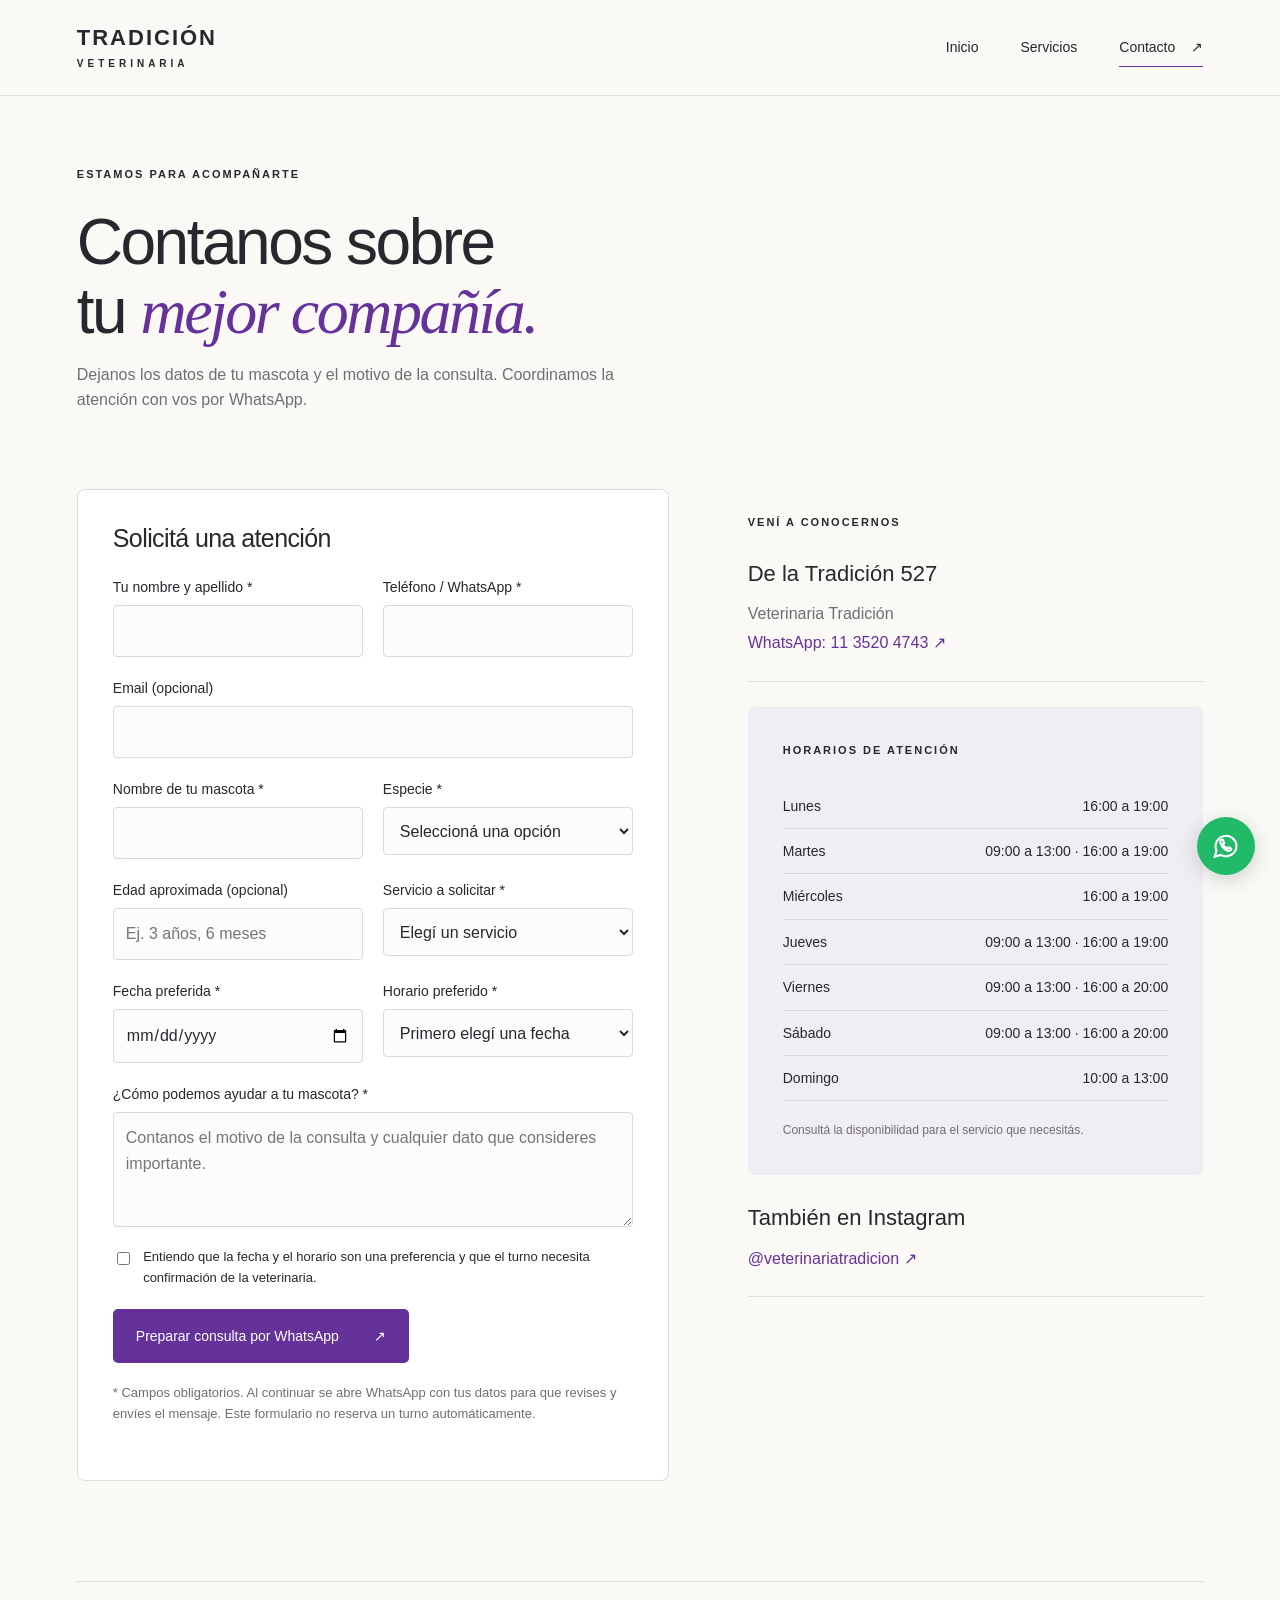
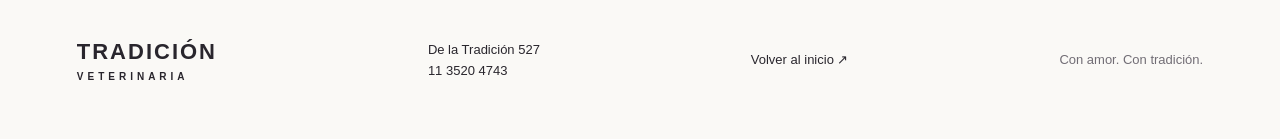
==== contacto.html @ 7f2bc607 "Add files via upload" ====
<!doctype html><html lang="es-AR"><head><meta charset="UTF-8"><meta name="viewport" content="width=device-width, initial-scale=1"><meta name="description" content="Contactá a Veterinaria Tradición. Consultá los horarios y coordiná una atención por WhatsApp."><title>Contacto · Veterinaria Tradición</title><link rel="icon" href="assets/logo.png"><link rel="stylesheet" href="styles.css"><script src="app.js" defer></script></head><body><header class="header"><a class="wordmark" href="index.html">TRADICIÓN<span>VETERINARIA</span></a><nav aria-label="Navegación principal"><a href="index.html">Inicio</a><a href="index.html#servicios">Servicios</a><a class="active" href="contacto.html">Contacto <span>↗</span></a></nav></header><main><section class="contact-intro"><span class="eyebrow">ESTAMOS PARA ACOMPAÑARTE</span><h1>Contanos sobre<br>tu <em>mejor compañía.</em></h1><p>Dejanos los datos de tu mascota y el motivo de la consulta. Coordinamos la atención con vos por WhatsApp.</p></section><div class="contact-layout"><form id="contact-form" class="contact-form"><h2>Solicitá una atención</h2><div class="fields"><div class="field"><label for="nombre">Tu nombre y apellido *</label><input id="nombre" name="nombre" autocomplete="name" required maxlength="100"></div><div class="field"><label for="telefono">Teléfono / WhatsApp *</label><input id="telefono" name="telefono" type="tel" autocomplete="tel" required minlength="8" maxlength="30"></div><div class="field full"><label for="email">Email (opcional)</label><input id="email" name="email" type="email" autocomplete="email" maxlength="150"></div><div class="field"><label for="mascota">Nombre de tu mascota *</label><input id="mascota" name="mascota" required maxlength="80"></div><div class="field"><label for="especie">Especie *</label><select id="especie" name="especie" required><option value="">Seleccioná una opción</option><option>Perro</option><option>Gato</option><option>Otra (consultar disponibilidad)</option></select></div><div class="field"><label for="edad">Edad aproximada (opcional)</label><input id="edad" name="edad" placeholder="Ej. 3 años, 6 meses" maxlength="40"></div><div class="field"><label for="servicio">Servicio a solicitar *</label><select id="servicio" name="servicio" required><option value="">Elegí un servicio</option></select></div><div class="field"><label for="fecha">Fecha preferida *</label><input type="date" id="fecha" name="fecha" required></div><div class="field"><label for="horario">Horario preferido *</label><select id="horario" name="horario" required><option value="">Primero elegí una fecha</option></select></div><div class="field full"><label for="mensaje">¿Cómo podemos ayudar a tu mascota? *</label><textarea id="mensaje" name="mensaje" required maxlength="1500" placeholder="Contanos el motivo de la consulta y cualquier dato que consideres importante."></textarea></div></div><label class="check"><input type="checkbox" required>Entiendo que la fecha y el horario son una preferencia y que el turno necesita confirmación de la veterinaria.</label><button type="submit" class="button">Preparar consulta por WhatsApp <span>↗</span></button><p class="form-note">* Campos obligatorios. Al continuar se abre WhatsApp con tus datos para que revises y envíes el mensaje. Este formulario no reserva un turno automáticamente.</p><p id="form-status" class="form-status" role="status"></p></form><aside class="contact-aside"><div class="address"><span class="eyebrow">VENÍ A CONOCERNOS</span><h3>De la Tradición 527</h3><p>Veterinaria Tradición</p><a href="https://wa.me/5491135204743" target="_blank" rel="noopener">WhatsApp: 11 3520 4743 ↗</a></div><div class="hours"><span class="eyebrow">HORARIOS DE ATENCIÓN</span><dl class="hours-list"></dl><small>Consultá la disponibilidad para el servicio que necesitás.</small></div><div class="address"><h3>También en Instagram</h3><a href="https://www.instagram.com/veterinariatradicion/" target="_blank" rel="noopener">@veterinariatradicion ↗</a></div></aside></div></main><footer><a class="wordmark" href="index.html">TRADICIÓN<span>VETERINARIA</span></a><p>De la Tradición 527<br><a href="tel:+541135204743">11 3520 4743</a></p><a href="index.html">Volver al inicio ↗</a><span>Con amor. Con tradición.</span></footer><a class="whatsapp" href="https://wa.me/5491135204743" target="_blank" rel="noopener" aria-label="Contactar por WhatsApp"></a></body></html>
---- styles.css ----
:root{--paper:#faf9f6;--ink:#29262d;--muted:#716d75;--purple:#65329a;--lavender:#ece5f4;--line:#dedbe0}*{box-sizing:border-box}html{scroll-behavior:smooth;scroll-padding-top:90px}body{margin:0;background:var(--paper);color:var(--ink);font-family:Arial,Helvetica,sans-serif;font-size:16px;line-height:1.6}a{color:inherit;text-decoration:none}button,input,select,textarea{font:inherit}a,button,input,select,textarea{-webkit-tap-highlight-color:transparent}:focus-visible{outline:3px solid #925fc8;outline-offset:5px}.header{height:96px;padding:0 6%;display:flex;align-items:center;justify-content:space-between;border-bottom:1px solid var(--line);background:var(--paper);position:relative;z-index:5}.wordmark{font-size:22px;letter-spacing:2px;font-weight:800;line-height:1.1}.wordmark span{display:block;font-size:10px;letter-spacing:4px;margin-top:7px}.header nav{display:flex;gap:42px;font-size:14px}.header nav a{padding:8px 0;position:relative}.header nav a:after{content:'';position:absolute;height:1px;background:var(--purple);bottom:0;left:0;width:0;transition:width .3s}.header nav a:hover:after,.header nav a.active:after{width:100%}.header nav span{margin-left:12px}.hero{position:relative;min-height:700px;height:calc(100svh - 96px);max-height:980px;background:#f4f0e9 url('assets/hero.png') center/cover no-repeat;overflow:hidden}.hero-top{position:absolute;top:35px;left:6%;font-size:11px;letter-spacing:2px}.brand{position:absolute;width:34%;max-width:450px;left:12%;top:47%;transform:translateY(-50%);text-align:center}.brand img{width:80%;max-height:350px;object-fit:contain}.brand p{color:var(--purple);font-size:19px;line-height:1.4;margin:22px 0 0}.hero-bottom{position:absolute;bottom:34px;left:6%;right:6%;display:flex;align-items:end;justify-content:space-between;font-size:14px}.hero-bottom strong{font-weight:500}.scroll-hint{font-size:10px;letter-spacing:2px}.intro-line{display:flex;justify-content:space-between;padding:25px 6%;background:var(--lavender);font-size:14px;color:#49395a}.section{padding:110px 6%}.section-heading{display:flex;justify-content:space-between;align-items:end;margin-bottom:55px;gap:50px}.eyebrow{display:block;font-size:11px;letter-spacing:2px;font-weight:600;margin-bottom:24px}h1,h2{font-size:clamp(38px,4.5vw,68px);font-weight:400;line-height:1.08;letter-spacing:-2.5px;margin:0}em{font-family:Georgia,serif;font-weight:400;color:var(--purple)}.section-heading p{max-width:355px;color:var(--muted);margin:0 0 5px}.service-grid{display:grid;grid-template-columns:repeat(3,1fr);gap:45px 26px}.service-card{display:block;border-bottom:1px solid var(--line);padding-bottom:25px}.service-photo{height:250px;overflow:hidden;background:#e8e5e3;border-radius:5px}.service-photo div{height:100%;background-image:url('assets/services.png');background-size:300% 200%;transition:transform .6s}.service-card:hover .service-photo div{transform:scale(1.05)}.service-title{display:flex;justify-content:space-between;align-items:center;margin-top:22px}.service-title h3{font-size:23px;font-weight:500;letter-spacing:-.5px;margin:0}.service-title span{border:1px solid var(--line);border-radius:50%;width:32px;height:32px;text-align:center}.service-card p{font-size:15px;line-height:1.7;color:var(--muted);margin:12px 0 0}.parallax{min-height:620px;position:relative;overflow:hidden;color:white;display:flex;align-items:center;padding:80px 8%}.parallax-image{position:absolute;inset:-100px 0;background:#4e5545 url('assets/parallax.png') center/cover no-repeat;will-change:transform}.parallax:after{content:'';position:absolute;inset:0;background:linear-gradient(90deg,rgba(15,30,23,.7),rgba(15,30,23,.05))}.parallax-copy{position:relative;z-index:1}.parallax h2{font-size:clamp(40px,5vw,72px)}.parallax em{color:#e3d5f2}.parallax p{color:#eeece8;font-size:17px;margin-top:30px}.parallax-foot{position:absolute;bottom:30px;right:6%;z-index:1;font-size:10px;letter-spacing:2px}.visit{display:grid;grid-template-columns:1.1fr 1fr;gap:12%}.visit h2{font-size:clamp(35px,3.8vw,53px)}.visit p{color:var(--muted);margin:30px 0}.button{border:none;cursor:pointer;display:inline-flex;align-items:center;justify-content:space-between;gap:35px;background:var(--purple);color:white;border-radius:5px;padding:16px 23px;font-size:14px;transition:background .2s,transform .2s}.button:hover{background:#492174;transform:translateY(-2px)}.hours{background:#f0edf3;padding:35px;border-radius:6px}.hours-list{margin:0}.hours-list div{display:flex;justify-content:space-between;gap:12px;padding:11px 0;border-bottom:1px solid #d9d3df;font-size:14px}.hours-list dd{margin:0;text-align:right}.hours small{display:block;font-size:12px;color:var(--muted);margin-top:20px}footer{border-top:1px solid var(--line);margin:0 6%;padding:45px 0;display:flex;align-items:center;justify-content:space-between;gap:30px;font-size:13px}footer>span{color:var(--muted)}.whatsapp{position:fixed;bottom:25px;right:25px;width:58px;height:58px;border-radius:50%;display:grid;place-items:center;background:#20ba69;color:white;z-index:20;box-shadow:0 5px 20px #18372430;transition:transform .3s}.whatsapp:hover{transform:translateY(-5px)}.whatsapp svg{width:30px;height:30px}.reveal{opacity:1}.js-motion .reveal{opacity:0;transform:translateY(24px);transition:opacity .8s,transform .8s}.js-motion .reveal.visible{opacity:1;transform:none}.contact-intro{padding:70px 6% 45px}.contact-intro h1{font-size:clamp(45px,5vw,72px)}.contact-intro p{color:var(--muted);max-width:550px}.contact-layout{padding:15px 6% 100px;display:grid;grid-template-columns:1.3fr 1fr;gap:7%}.contact-form{padding:35px;border:1px solid var(--line);border-radius:8px;background:white}.contact-form h2{font-size:25px;letter-spacing:-.6px;margin:0 0 24px}.fields{display:grid;grid-template-columns:1fr 1fr;gap:20px}.field{display:flex;flex-direction:column;gap:7px}.full{grid-column:1/-1}label{font-size:14px}input,select,textarea{border:1px solid #dcd7e1;border-radius:4px;padding:12px;width:100%;background:#fdfcfd;color:var(--ink);min-height:48px}textarea{resize:vertical;min-height:115px}.form-note{font-size:13px;color:var(--muted);margin:20px 0}.check{display:flex;align-items:start;gap:10px;font-size:13px;margin:20px 0}.check input{width:17px;min-height:17px;margin-top:3px}.contact-aside .hours{margin-top:25px}.address{padding:25px 0;border-bottom:1px solid var(--line)}.address h3{font-size:22px;font-weight:400;margin:0 0 10px}.address p{color:var(--muted);margin:4px 0}.address a{color:var(--purple)}.form-status{font-size:14px;color:var(--purple)}@media(min-width:1500px){.hero{background-position:center 58%}}@media(max-width:900px){.service-grid{grid-template-columns:repeat(2,1fr)}.visit{gap:5%}.brand{left:7%;width:40%}.hero{min-height:650px}.contact-layout{gap:4%}.contact-form{padding:24px}.fields{grid-template-columns:1fr}.section-heading{gap:25px}.section-heading p{max-width:300px}}@media(max-width:600px){.header{height:80px;padding:0 5%}.wordmark{font-size:17px}.wordmark span{font-size:8px}.header nav{gap:17px;font-size:12px}.header nav span{display:none}.hero{height:800px;max-height:none;min-height:0;background-size:auto 540px;background-position:65% bottom;background-color:#f4f0e9}.hero-top{top:24px;left:0;width:100%;text-align:center;font-size:8px;letter-spacing:1.5px}.brand{top:65px;left:25%;width:50%;transform:none}.brand img{width:78%;max-height:220px}.brand p{font-size:14px;margin-top:10px}.hero-bottom{bottom:20px;left:5%;right:5%;font-size:11px}.scroll-hint{font-size:8px;max-width:100px;text-align:right}.intro-line{padding:20px 5%;display:block;font-size:12px}.intro-line span{display:block}.section{padding:65px 5%}.section-heading{display:block;margin-bottom:35px}.section-heading p{margin-top:24px;max-width:none}.eyebrow{font-size:10px;margin-bottom:20px}h1,h2{letter-spacing:-1.5px}.service-grid{grid-template-columns:1fr;gap:30px}.service-photo{height:260px}.parallax{min-height:570px;padding:65px 6%}.parallax-image{background-position:60% center}.parallax-foot{font-size:8px;left:6%;right:auto}.visit{grid-template-columns:1fr;gap:40px}.hours{padding:25px}footer{flex-wrap:wrap;padding-bottom:90px}footer>span{width:100%}.contact-intro{padding:50px 5% 25px}.contact-layout{padding:10px 5% 60px;grid-template-columns:1fr;gap:30px}.contact-form{padding:22px}.whatsapp{bottom:20px;right:18px}}@media(prefers-reduced-motion:reduce){html{scroll-behavior:auto}*,*:before,*:after{transition:none!important;animation:none!important}.js-motion .reveal{opacity:1;transform:none}.parallax-image{transform:none!important}}
@media(max-width:600px){.hero{background-position:100% bottom}.scroll-hint{margin-right:60px}.contact-form .button{width:100%;gap:10px}}@media(min-width:601px){.scroll-hint{margin-right:65px}}
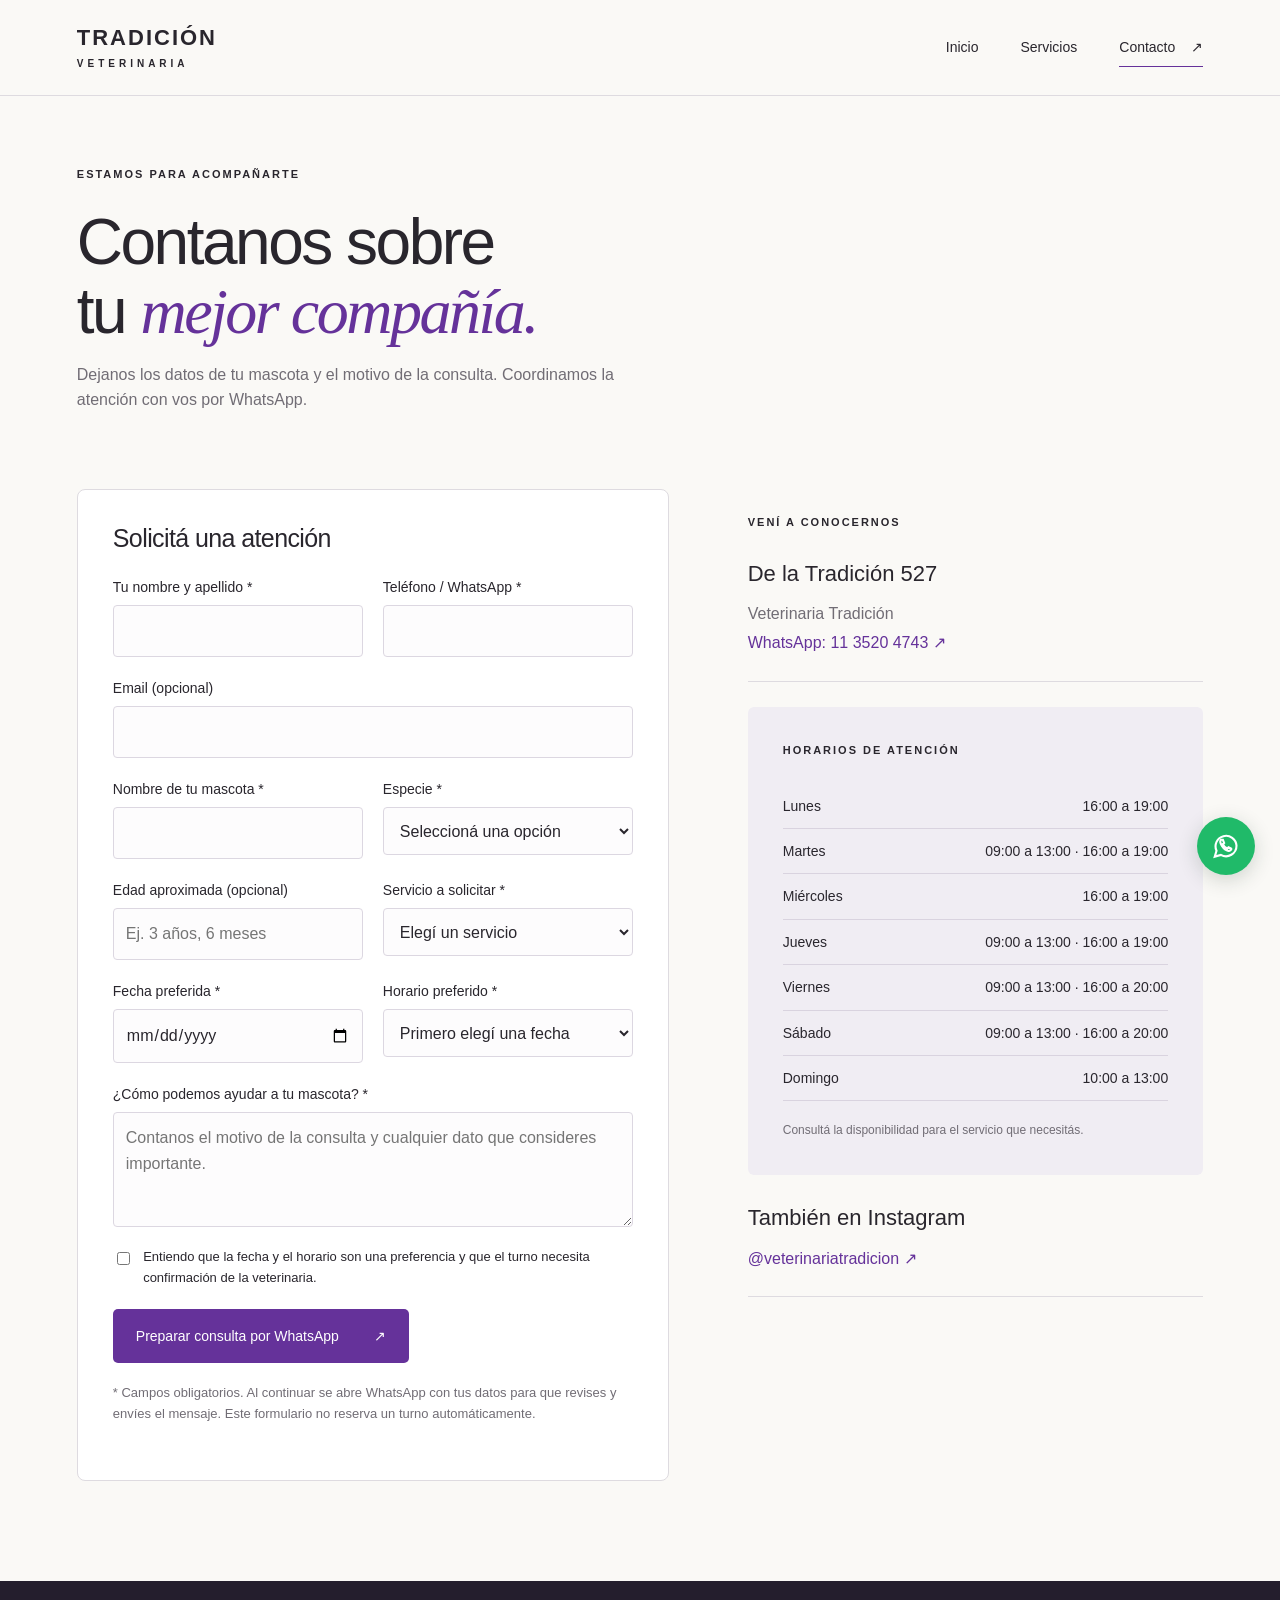
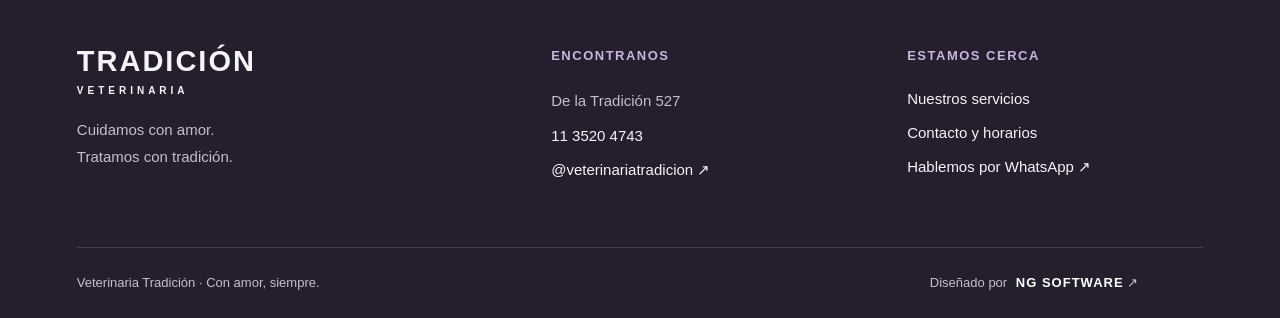
==== commit 73a5d1d4: "Add files via upload" ====
--- a/contacto.html
+++ b/contacto.html
@@ -1 +1 @@
-<!doctype html><html lang="es-AR"><head><meta charset="UTF-8"><meta name="viewport" content="width=device-width, initial-scale=1"><meta name="description" content="Contactá a Veterinaria Tradición. Consultá los horarios y coordiná una atención por WhatsApp."><title>Contacto · Veterinaria Tradición</title><link rel="icon" href="assets/logo.png"><link rel="stylesheet" href="styles.css"><script src="app.js" defer></script></head><body><header class="header"><a class="wordmark" href="index.html">TRADICIÓN<span>VETERINARIA</span></a><nav aria-label="Navegación principal"><a href="index.html">Inicio</a><a href="index.html#servicios">Servicios</a><a class="active" href="contacto.html">Contacto <span>↗</span></a></nav></header><main><section class="contact-intro"><span class="eyebrow">ESTAMOS PARA ACOMPAÑARTE</span><h1>Contanos sobre<br>tu <em>mejor compañía.</em></h1><p>Dejanos los datos de tu mascota y el motivo de la consulta. Coordinamos la atención con vos por WhatsApp.</p></section><div class="contact-layout"><form id="contact-form" class="contact-form"><h2>Solicitá una atención</h2><div class="fields"><div class="field"><label for="nombre">Tu nombre y apellido *</label><input id="nombre" name="nombre" autocomplete="name" required maxlength="100"></div><div class="field"><label for="telefono">Teléfono / WhatsApp *</label><input id="telefono" name="telefono" type="tel" autocomplete="tel" required minlength="8" maxlength="30"></div><div class="field full"><label for="email">Email (opcional)</label><input id="email" name="email" type="email" autocomplete="email" maxlength="150"></div><div class="field"><label for="mascota">Nombre de tu mascota *</label><input id="mascota" name="mascota" required maxlength="80"></div><div class="field"><label for="especie">Especie *</label><select id="especie" name="especie" required><option value="">Seleccioná una opción</option><option>Perro</option><option>Gato</option><option>Otra (consultar disponibilidad)</option></select></div><div class="field"><label for="edad">Edad aproximada (opcional)</label><input id="edad" name="edad" placeholder="Ej. 3 años, 6 meses" maxlength="40"></div><div class="field"><label for="servicio">Servicio a solicitar *</label><select id="servicio" name="servicio" required><option value="">Elegí un servicio</option></select></div><div class="field"><label for="fecha">Fecha preferida *</label><input type="date" id="fecha" name="fecha" required></div><div class="field"><label for="horario">Horario preferido *</label><select id="horario" name="horario" required><option value="">Primero elegí una fecha</option></select></div><div class="field full"><label for="mensaje">¿Cómo podemos ayudar a tu mascota? *</label><textarea id="mensaje" name="mensaje" required maxlength="1500" placeholder="Contanos el motivo de la consulta y cualquier dato que consideres importante."></textarea></div></div><label class="check"><input type="checkbox" required>Entiendo que la fecha y el horario son una preferencia y que el turno necesita confirmación de la veterinaria.</label><button type="submit" class="button">Preparar consulta por WhatsApp <span>↗</span></button><p class="form-note">* Campos obligatorios. Al continuar se abre WhatsApp con tus datos para que revises y envíes el mensaje. Este formulario no reserva un turno automáticamente.</p><p id="form-status" class="form-status" role="status"></p></form><aside class="contact-aside"><div class="address"><span class="eyebrow">VENÍ A CONOCERNOS</span><h3>De la Tradición 527</h3><p>Veterinaria Tradición</p><a href="https://wa.me/5491135204743" target="_blank" rel="noopener">WhatsApp: 11 3520 4743 ↗</a></div><div class="hours"><span class="eyebrow">HORARIOS DE ATENCIÓN</span><dl class="hours-list"></dl><small>Consultá la disponibilidad para el servicio que necesitás.</small></div><div class="address"><h3>También en Instagram</h3><a href="https://www.instagram.com/veterinariatradicion/" target="_blank" rel="noopener">@veterinariatradicion ↗</a></div></aside></div></main><footer><a class="wordmark" href="index.html">TRADICIÓN<span>VETERINARIA</span></a><p>De la Tradición 527<br><a href="tel:+541135204743">11 3520 4743</a></p><a href="index.html">Volver al inicio ↗</a><span>Con amor. Con tradición.</span></footer><a class="whatsapp" href="https://wa.me/5491135204743" target="_blank" rel="noopener" aria-label="Contactar por WhatsApp"></a></body></html>
+<!doctype html><html lang="es-AR"><head><meta charset="UTF-8"><meta name="viewport" content="width=device-width, initial-scale=1"><meta name="description" content="Contactá a Veterinaria Tradición. Consultá los horarios y coordiná una atención por WhatsApp."><title>Contacto · Veterinaria Tradición</title><link rel="icon" href="assets/logo.png"><link rel="stylesheet" href="styles.css"><script src="app.js" defer></script></head><body><header class="header"><a class="wordmark" href="index.html">TRADICIÓN<span>VETERINARIA</span></a><nav aria-label="Navegación principal"><a href="index.html">Inicio</a><a href="index.html#servicios">Servicios</a><a class="active" href="contacto.html">Contacto <span>↗</span></a></nav></header><main><section class="contact-intro"><span class="eyebrow">ESTAMOS PARA ACOMPAÑARTE</span><h1>Contanos sobre<br>tu <em>mejor compañía.</em></h1><p>Dejanos los datos de tu mascota y el motivo de la consulta. Coordinamos la atención con vos por WhatsApp.</p></section><div class="contact-layout"><form id="contact-form" class="contact-form"><h2>Solicitá una atención</h2><div class="fields"><div class="field"><label for="nombre">Tu nombre y apellido *</label><input id="nombre" name="nombre" autocomplete="name" required maxlength="100"></div><div class="field"><label for="telefono">Teléfono / WhatsApp *</label><input id="telefono" name="telefono" type="tel" autocomplete="tel" required minlength="8" maxlength="30"></div><div class="field full"><label for="email">Email (opcional)</label><input id="email" name="email" type="email" autocomplete="email" maxlength="150"></div><div class="field"><label for="mascota">Nombre de tu mascota *</label><input id="mascota" name="mascota" required maxlength="80"></div><div class="field"><label for="especie">Especie *</label><select id="especie" name="especie" required><option value="">Seleccioná una opción</option><option>Perro</option><option>Gato</option><option>Otra (consultar disponibilidad)</option></select></div><div class="field"><label for="edad">Edad aproximada (opcional)</label><input id="edad" name="edad" placeholder="Ej. 3 años, 6 meses" maxlength="40"></div><div class="field"><label for="servicio">Servicio a solicitar *</label><select id="servicio" name="servicio" required><option value="">Elegí un servicio</option></select></div><div class="field"><label for="fecha">Fecha preferida *</label><input type="date" id="fecha" name="fecha" required></div><div class="field"><label for="horario">Horario preferido *</label><select id="horario" name="horario" required><option value="">Primero elegí una fecha</option></select></div><div class="field full"><label for="mensaje">¿Cómo podemos ayudar a tu mascota? *</label><textarea id="mensaje" name="mensaje" required maxlength="1500" placeholder="Contanos el motivo de la consulta y cualquier dato que consideres importante."></textarea></div></div><label class="check"><input type="checkbox" required>Entiendo que la fecha y el horario son una preferencia y que el turno necesita confirmación de la veterinaria.</label><button type="submit" class="button">Preparar consulta por WhatsApp <span>↗</span></button><p class="form-note">* Campos obligatorios. Al continuar se abre WhatsApp con tus datos para que revises y envíes el mensaje. Este formulario no reserva un turno automáticamente.</p><p id="form-status" class="form-status" role="status"></p></form><aside class="contact-aside"><div class="address"><span class="eyebrow">VENÍ A CONOCERNOS</span><h3>De la Tradición 527</h3><p>Veterinaria Tradición</p><a href="https://wa.me/5491135204743" target="_blank" rel="noopener">WhatsApp: 11 3520 4743 ↗</a></div><div class="hours"><span class="eyebrow">HORARIOS DE ATENCIÓN</span><dl class="hours-list"></dl><small>Consultá la disponibilidad para el servicio que necesitás.</small></div><div class="address"><h3>También en Instagram</h3><a href="https://www.instagram.com/veterinariatradicion/" target="_blank" rel="noopener">@veterinariatradicion ↗</a></div></aside></div></main><footer class="site-footer"><div class="footer-main"><div class="footer-brand"><a class="wordmark" href="index.html">TRADICIÓN<span>VETERINARIA</span></a><p>Cuidamos con amor.<br>Tratamos con tradición.</p></div><div><h3>Encontranos</h3><p>De la Tradición 527</p><a href="tel:+541135204743">11 3520 4743</a><a href="https://www.instagram.com/veterinariatradicion/" target="_blank" rel="noopener">@veterinariatradicion ↗</a></div><div><h3>Estamos cerca</h3><a href="index.html#servicios">Nuestros servicios</a><a href="contacto.html">Contacto y horarios</a><a href="https://wa.me/5491135204743" target="_blank" rel="noopener">Hablemos por WhatsApp ↗</a></div></div><div class="footer-bottom"><span>Veterinaria Tradición · Con amor, siempre.</span><a href="https://www.instagram.com/ng.software.arg/" target="_blank" rel="noopener">Diseñado por <strong>NG SOFTWARE</strong> ↗</a></div></footer><a class="whatsapp" href="https://wa.me/5491135204743" target="_blank" rel="noopener" aria-label="Contactar por WhatsApp"></a></body></html>
--- a/styles.css
+++ b/styles.css
@@ -1,2 +1,5 @@
 :root{--paper:#faf9f6;--ink:#29262d;--muted:#716d75;--purple:#65329a;--lavender:#ece5f4;--line:#dedbe0}*{box-sizing:border-box}html{scroll-behavior:smooth;scroll-padding-top:90px}body{margin:0;background:var(--paper);color:var(--ink);font-family:Arial,Helvetica,sans-serif;font-size:16px;line-height:1.6}a{color:inherit;text-decoration:none}button,input,select,textarea{font:inherit}a,button,input,select,textarea{-webkit-tap-highlight-color:transparent}:focus-visible{outline:3px solid #925fc8;outline-offset:5px}.header{height:96px;padding:0 6%;display:flex;align-items:center;justify-content:space-between;border-bottom:1px solid var(--line);background:var(--paper);position:relative;z-index:5}.wordmark{font-size:22px;letter-spacing:2px;font-weight:800;line-height:1.1}.wordmark span{display:block;font-size:10px;letter-spacing:4px;margin-top:7px}.header nav{display:flex;gap:42px;font-size:14px}.header nav a{padding:8px 0;position:relative}.header nav a:after{content:'';position:absolute;height:1px;background:var(--purple);bottom:0;left:0;width:0;transition:width .3s}.header nav a:hover:after,.header nav a.active:after{width:100%}.header nav span{margin-left:12px}.hero{position:relative;min-height:700px;height:calc(100svh - 96px);max-height:980px;background:#f4f0e9 url('assets/hero.png') center/cover no-repeat;overflow:hidden}.hero-top{position:absolute;top:35px;left:6%;font-size:11px;letter-spacing:2px}.brand{position:absolute;width:34%;max-width:450px;left:12%;top:47%;transform:translateY(-50%);text-align:center}.brand img{width:80%;max-height:350px;object-fit:contain}.brand p{color:var(--purple);font-size:19px;line-height:1.4;margin:22px 0 0}.hero-bottom{position:absolute;bottom:34px;left:6%;right:6%;display:flex;align-items:end;justify-content:space-between;font-size:14px}.hero-bottom strong{font-weight:500}.scroll-hint{font-size:10px;letter-spacing:2px}.intro-line{display:flex;justify-content:space-between;padding:25px 6%;background:var(--lavender);font-size:14px;color:#49395a}.section{padding:110px 6%}.section-heading{display:flex;justify-content:space-between;align-items:end;margin-bottom:55px;gap:50px}.eyebrow{display:block;font-size:11px;letter-spacing:2px;font-weight:600;margin-bottom:24px}h1,h2{font-size:clamp(38px,4.5vw,68px);font-weight:400;line-height:1.08;letter-spacing:-2.5px;margin:0}em{font-family:Georgia,serif;font-weight:400;color:var(--purple)}.section-heading p{max-width:355px;color:var(--muted);margin:0 0 5px}.service-grid{display:grid;grid-template-columns:repeat(3,1fr);gap:45px 26px}.service-card{display:block;border-bottom:1px solid var(--line);padding-bottom:25px}.service-photo{height:250px;overflow:hidden;background:#e8e5e3;border-radius:5px}.service-photo div{height:100%;background-image:url('assets/services.png');background-size:300% 200%;transition:transform .6s}.service-card:hover .service-photo div{transform:scale(1.05)}.service-title{display:flex;justify-content:space-between;align-items:center;margin-top:22px}.service-title h3{font-size:23px;font-weight:500;letter-spacing:-.5px;margin:0}.service-title span{border:1px solid var(--line);border-radius:50%;width:32px;height:32px;text-align:center}.service-card p{font-size:15px;line-height:1.7;color:var(--muted);margin:12px 0 0}.parallax{min-height:620px;position:relative;overflow:hidden;color:white;display:flex;align-items:center;padding:80px 8%}.parallax-image{position:absolute;inset:-100px 0;background:#4e5545 url('assets/parallax.png') center/cover no-repeat;will-change:transform}.parallax:after{content:'';position:absolute;inset:0;background:linear-gradient(90deg,rgba(15,30,23,.7),rgba(15,30,23,.05))}.parallax-copy{position:relative;z-index:1}.parallax h2{font-size:clamp(40px,5vw,72px)}.parallax em{color:#e3d5f2}.parallax p{color:#eeece8;font-size:17px;margin-top:30px}.parallax-foot{position:absolute;bottom:30px;right:6%;z-index:1;font-size:10px;letter-spacing:2px}.visit{display:grid;grid-template-columns:1.1fr 1fr;gap:12%}.visit h2{font-size:clamp(35px,3.8vw,53px)}.visit p{color:var(--muted);margin:30px 0}.button{border:none;cursor:pointer;display:inline-flex;align-items:center;justify-content:space-between;gap:35px;background:var(--purple);color:white;border-radius:5px;padding:16px 23px;font-size:14px;transition:background .2s,transform .2s}.button:hover{background:#492174;transform:translateY(-2px)}.hours{background:#f0edf3;padding:35px;border-radius:6px}.hours-list{margin:0}.hours-list div{display:flex;justify-content:space-between;gap:12px;padding:11px 0;border-bottom:1px solid #d9d3df;font-size:14px}.hours-list dd{margin:0;text-align:right}.hours small{display:block;font-size:12px;color:var(--muted);margin-top:20px}footer{border-top:1px solid var(--line);margin:0 6%;padding:45px 0;display:flex;align-items:center;justify-content:space-between;gap:30px;font-size:13px}footer>span{color:var(--muted)}.whatsapp{position:fixed;bottom:25px;right:25px;width:58px;height:58px;border-radius:50%;display:grid;place-items:center;background:#20ba69;color:white;z-index:20;box-shadow:0 5px 20px #18372430;transition:transform .3s}.whatsapp:hover{transform:translateY(-5px)}.whatsapp svg{width:30px;height:30px}.reveal{opacity:1}.js-motion .reveal{opacity:0;transform:translateY(24px);transition:opacity .8s,transform .8s}.js-motion .reveal.visible{opacity:1;transform:none}.contact-intro{padding:70px 6% 45px}.contact-intro h1{font-size:clamp(45px,5vw,72px)}.contact-intro p{color:var(--muted);max-width:550px}.contact-layout{padding:15px 6% 100px;display:grid;grid-template-columns:1.3fr 1fr;gap:7%}.contact-form{padding:35px;border:1px solid var(--line);border-radius:8px;background:white}.contact-form h2{font-size:25px;letter-spacing:-.6px;margin:0 0 24px}.fields{display:grid;grid-template-columns:1fr 1fr;gap:20px}.field{display:flex;flex-direction:column;gap:7px}.full{grid-column:1/-1}label{font-size:14px}input,select,textarea{border:1px solid #dcd7e1;border-radius:4px;padding:12px;width:100%;background:#fdfcfd;color:var(--ink);min-height:48px}textarea{resize:vertical;min-height:115px}.form-note{font-size:13px;color:var(--muted);margin:20px 0}.check{display:flex;align-items:start;gap:10px;font-size:13px;margin:20px 0}.check input{width:17px;min-height:17px;margin-top:3px}.contact-aside .hours{margin-top:25px}.address{padding:25px 0;border-bottom:1px solid var(--line)}.address h3{font-size:22px;font-weight:400;margin:0 0 10px}.address p{color:var(--muted);margin:4px 0}.address a{color:var(--purple)}.form-status{font-size:14px;color:var(--purple)}@media(min-width:1500px){.hero{background-position:center 58%}}@media(max-width:900px){.service-grid{grid-template-columns:repeat(2,1fr)}.visit{gap:5%}.brand{left:7%;width:40%}.hero{min-height:650px}.contact-layout{gap:4%}.contact-form{padding:24px}.fields{grid-template-columns:1fr}.section-heading{gap:25px}.section-heading p{max-width:300px}}@media(max-width:600px){.header{height:80px;padding:0 5%}.wordmark{font-size:17px}.wordmark span{font-size:8px}.header nav{gap:17px;font-size:12px}.header nav span{display:none}.hero{height:800px;max-height:none;min-height:0;background-size:auto 540px;background-position:65% bottom;background-color:#f4f0e9}.hero-top{top:24px;left:0;width:100%;text-align:center;font-size:8px;letter-spacing:1.5px}.brand{top:65px;left:25%;width:50%;transform:none}.brand img{width:78%;max-height:220px}.brand p{font-size:14px;margin-top:10px}.hero-bottom{bottom:20px;left:5%;right:5%;font-size:11px}.scroll-hint{font-size:8px;max-width:100px;text-align:right}.intro-line{padding:20px 5%;display:block;font-size:12px}.intro-line span{display:block}.section{padding:65px 5%}.section-heading{display:block;margin-bottom:35px}.section-heading p{margin-top:24px;max-width:none}.eyebrow{font-size:10px;margin-bottom:20px}h1,h2{letter-spacing:-1.5px}.service-grid{grid-template-columns:1fr;gap:30px}.service-photo{height:260px}.parallax{min-height:570px;padding:65px 6%}.parallax-image{background-position:60% center}.parallax-foot{font-size:8px;left:6%;right:auto}.visit{grid-template-columns:1fr;gap:40px}.hours{padding:25px}footer{flex-wrap:wrap;padding-bottom:90px}footer>span{width:100%}.contact-intro{padding:50px 5% 25px}.contact-layout{padding:10px 5% 60px;grid-template-columns:1fr;gap:30px}.contact-form{padding:22px}.whatsapp{bottom:20px;right:18px}}@media(prefers-reduced-motion:reduce){html{scroll-behavior:auto}*,*:before,*:after{transition:none!important;animation:none!important}.js-motion .reveal{opacity:1;transform:none}.parallax-image{transform:none!important}}
 @media(max-width:600px){.hero{background-position:100% bottom}.scroll-hint{margin-right:60px}.contact-form .button{width:100%;gap:10px}}@media(min-width:601px){.scroll-hint{margin-right:65px}}
+/* Refined depth, service cards and brand footer */
+body{overflow-x:clip}.hero{background:#eee9e2;isolation:isolate;min-height:720px}.hero-depth{position:absolute;inset:0;z-index:-1;perspective:1200px;overflow:hidden;background:radial-gradient(ellipse at 25% 30%,#fffdf8,transparent 65%)}.hero-pets{position:absolute;right:-3%;bottom:0;width:60%;height:92%;background:url('assets/hero.png') right bottom/auto 100% no-repeat;mask-image:linear-gradient(to right,transparent 0%,#000 32%);transform:translate3d(var(--pet-x,0px),var(--pet-y,0px),0) rotateY(var(--pet-rotate,0deg));transform-origin:right bottom;transition:transform .15s ease-out;will-change:transform}.brand{left:50%;top:47%;width:34%;max-width:440px;transform:translate(-50%,-50%);z-index:2;padding:28px 16px}.brand:before{content:'';position:absolute;inset:7% -10%;background:radial-gradient(ellipse,#211b2cbd 0%,#28203072 45%,transparent 72%);filter:blur(28px);z-index:-1;border-radius:50%}.brand img{width:88%;max-height:370px;filter:drop-shadow(0 2px 2px #fff) drop-shadow(0 0 16px #e9d3ff99)}.brand p{color:#fff;text-shadow:0 2px 8px #211a2d;font-size:20px}.hero-top{z-index:3}.hero-bottom{z-index:3}.hero:after{content:'';position:absolute;bottom:0;left:0;right:0;height:110px;background:linear-gradient(transparent,#eee9e2);z-index:-1}.service-grid{gap:28px;align-items:stretch}.service-card{background:#fff;border:1px solid #e7e2ec;border-radius:20px;padding:10px;overflow:hidden;box-shadow:0 8px 30px #28202f05;transition:box-shadow .35s,border-color .35s,translate .35s}.service-card:hover,.service-card:focus-visible{border-color:#b898d5;box-shadow:0 22px 48px #4c29631a;translate:0 -8px}.service-photo{height:auto;aspect-ratio:1.5;border-radius:12px;position:relative}.service-photo:after{content:'';position:absolute;inset:0;background:linear-gradient(transparent 70%,#21182f24);pointer-events:none}.service-photo div{transition:transform .7s cubic-bezier(.2,.7,.2,1)}.service-card:hover .service-photo div{transform:scale(1.07)}.service-body{padding:24px 16px 14px}.service-number{font-size:11px;letter-spacing:1.6px;color:var(--purple);font-weight:700}.service-title{margin-top:12px;gap:10px}.service-title h3{font-size:24px}.service-title>span{display:none}.service-card p{font-size:16px;min-height:108px}.service-cta{display:flex;justify-content:space-between;align-items:center;font-size:14px;font-weight:600;border-top:1px solid #ece7f0;margin-top:25px;padding-top:18px;color:var(--purple)}.service-cta b{display:grid;place-items:center;background:#f0eaf6;border-radius:50%;height:35px;width:35px;font-size:19px;transition:background .3s,color .3s}.service-card:hover .service-cta b{background:var(--purple);color:white}.service-card:last-child{grid-column:1/-1;display:grid;grid-template-columns:1fr 1fr;gap:25px}.service-card:last-child .service-photo{aspect-ratio:1.8}.service-card:last-child .service-body{align-self:center;padding:30px}.service-card:last-child p{min-height:0}.js-motion .reveal{transition:opacity .85s ease,transform .85s cubic-bezier(.2,.7,.2,1);transform:translate3d(-75px,20px,0);opacity:0}.js-motion .reveal[data-side=right]{transform:translate3d(75px,20px,0)}.js-motion .reveal.visible{opacity:1;transform:translate3d(0,0,0)}.site-footer{display:block;margin:0;background:#241e2d;color:#f7f3fb;padding:65px 6% 25px;border:0;font-size:15px}.footer-main{display:grid;grid-template-columns:1.4fr 1fr 1fr;gap:60px;padding-bottom:55px}.footer-main h3{font-size:13px;letter-spacing:1.5px;text-transform:uppercase;margin:0 0 20px;color:#cbb4e2}.footer-main p{color:#c6becd;margin:20px 0 10px;line-height:1.8}.footer-main a:not(.wordmark){display:block;margin:10px 0}.footer-main a:hover,.footer-bottom a:hover{color:#d8b5ff}.footer-brand .wordmark{font-size:29px}.footer-bottom{border-top:1px solid #ffffff24;padding-top:25px;display:flex;justify-content:space-between;gap:20px;font-size:13px;color:#c6becd}.footer-bottom strong{font-size:13px;letter-spacing:1px;color:white;margin-left:5px}.footer-bottom{padding-right:65px}@media(max-width:1000px){.brand{width:39%}.service-grid{grid-template-columns:repeat(2,1fr)}.footer-main{gap:30px}.service-card p{min-height:135px}}@media(max-width:600px){.hero{height:830px;min-height:0}.brand{left:50%;top:235px;width:67%;padding:20px 10px}.brand img{width:85%;max-height:260px}.brand p{font-size:17px}.hero-pets{width:100%;height:54%;right:-1%;background-size:auto 100%;mask-image:linear-gradient(to bottom,transparent,#000 25%);bottom:25px}.hero-top{font-size:9px}.hero-bottom{font-size:11px}.hero-bottom .scroll-hint{display:none}.service-grid{grid-template-columns:1fr}.service-body{padding:22px 14px 14px}.service-card p{min-height:0}.service-card:last-child{display:block;grid-column:auto}.service-card:last-child .service-photo{aspect-ratio:1.5}.service-card:last-child .service-body{padding:22px 14px 14px}.js-motion .reveal{transform:translate3d(-35px,15px,0)}.js-motion .reveal[data-side=right]{transform:translate3d(35px,15px,0)}.footer-main{grid-template-columns:1fr;gap:30px;padding-bottom:35px}.site-footer{padding:50px 6% 95px}.footer-bottom{flex-direction:column;padding-right:0}.footer-main p{margin-top:18px}}@media(prefers-reduced-motion:reduce){.js-motion .reveal,.js-motion .reveal[data-side=right]{opacity:1;transform:none}.hero-pets{transform:none!important}.service-card:hover{translate:none}}
+@media(min-width:601px){.hero-pets{mask-image:linear-gradient(to right,transparent,#000 32%),linear-gradient(to bottom,transparent,#000 18%);mask-composite:intersect}}
